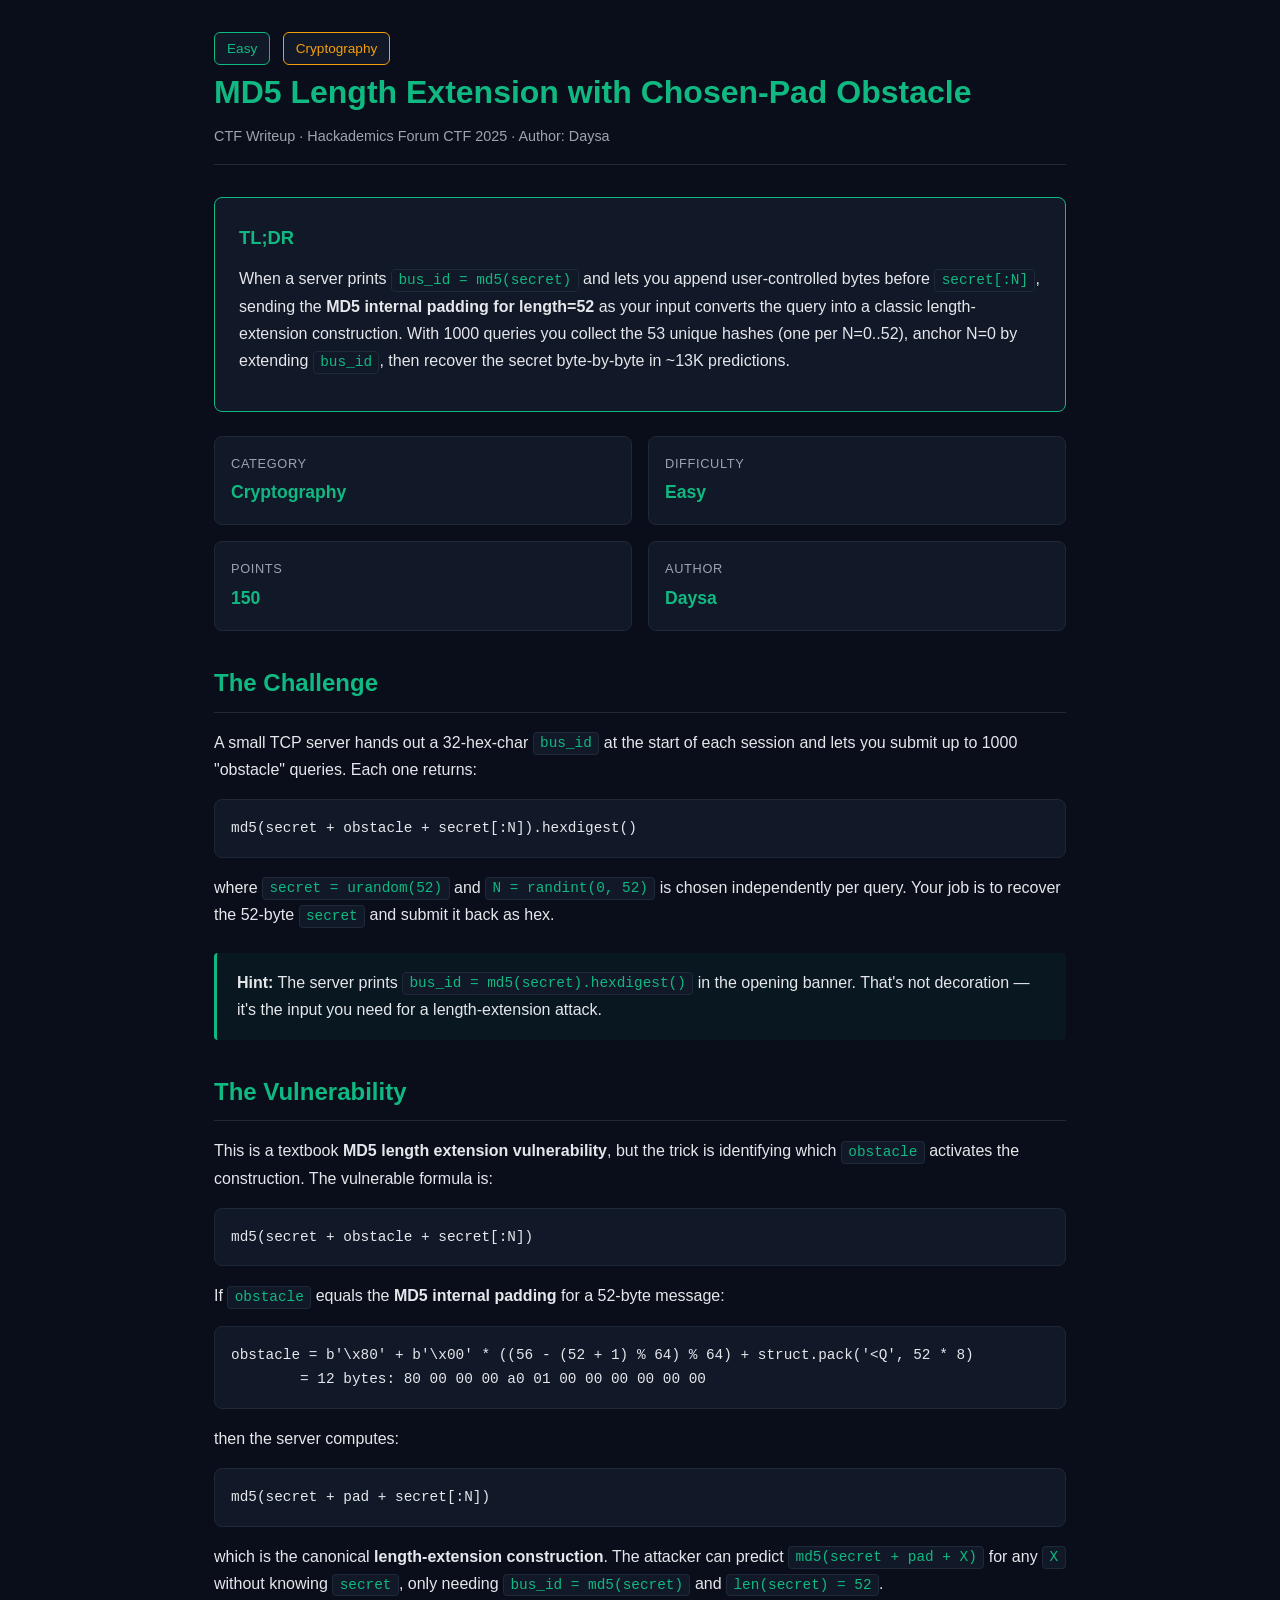
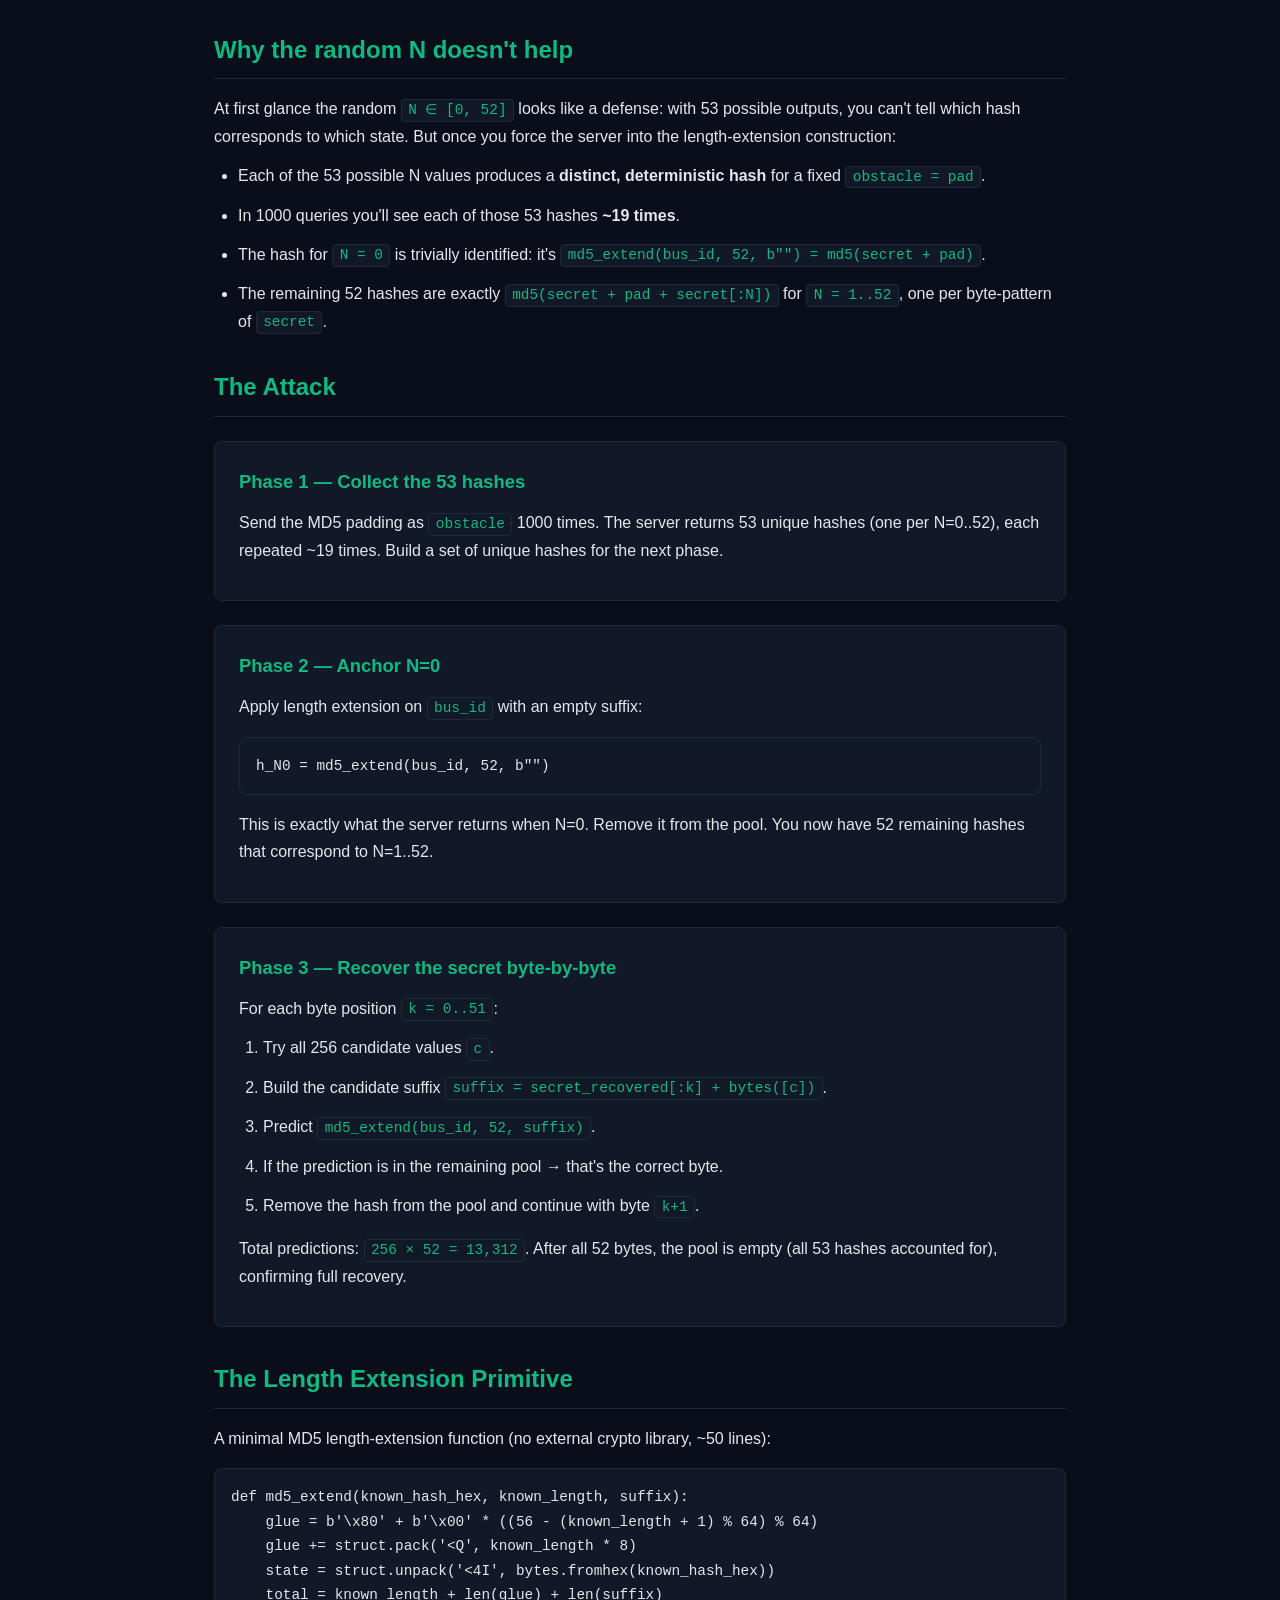
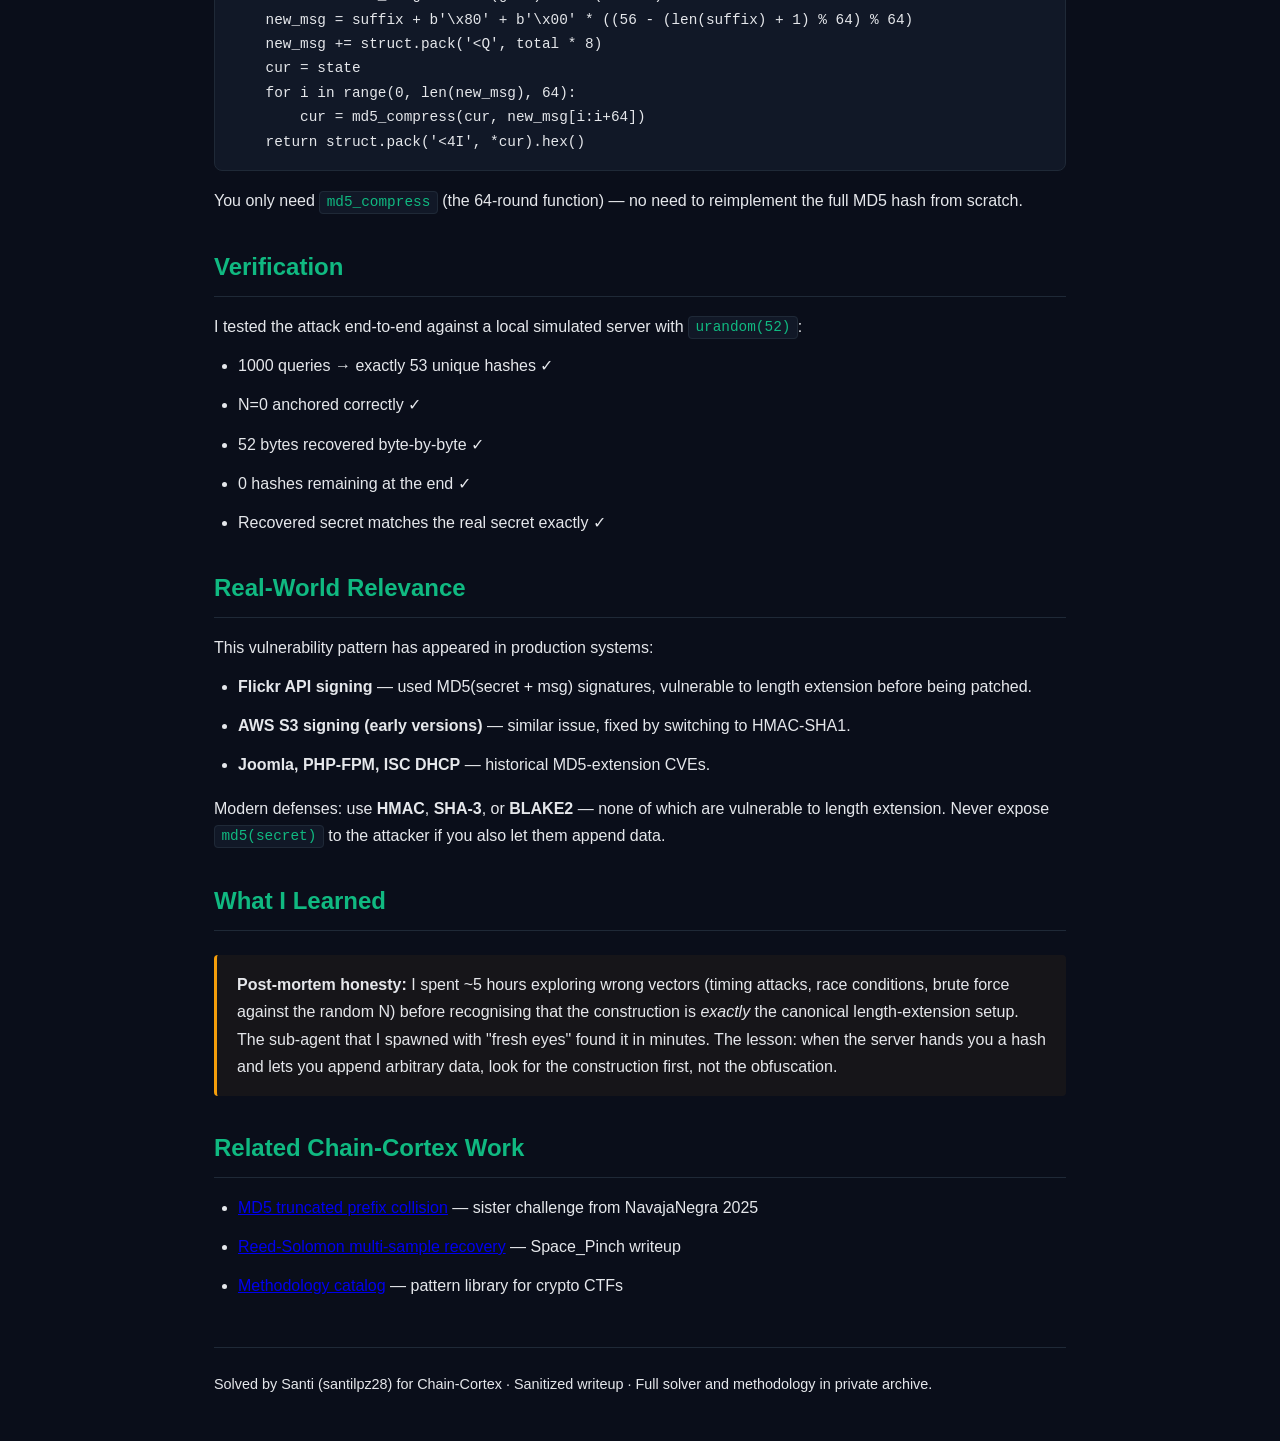
==== writeups/ctf-md5-length-extension-revenge.html @ 0bedad1a "feat: new writeup — MD5 Length Extension with Chosen-Pad Obstacle Third CTF writeup in the portfolio" ====
<!DOCTYPE html>
<html lang="en">
<head>
<meta charset="UTF-8">
<meta name="viewport" content="width=device-width, initial-scale=1.0">
<title>CTF: MD5 Length Extension Attack — Chain-Cortex</title>
<link rel="stylesheet" href="../assets/css/style.css">
<style>
:root { --bg: #0a0e1a; --surface: #111827; --accent: #10b981; --text: #e5e7eb; --muted: #9ca3af; --border: #1f2937; }
* { margin: 0; padding: 0; box-sizing: border-box; }
body { background: var(--bg); color: var(--text); font-family: -apple-system, BlinkMacSystemFont, 'Segoe UI', Roboto, sans-serif; line-height: 1.7; }
.container { max-width: 900px; margin: 0 auto; padding: 2rem 1.5rem; }
header { border-bottom: 1px solid var(--border); padding-bottom: 1rem; margin-bottom: 2rem; }
header h1 { color: var(--accent); font-size: 2rem; margin-bottom: 0.25rem; }
header .subtitle { color: var(--muted); font-size: 0.9rem; }
.badge { display: inline-block; background: var(--surface); border: 1px solid var(--border); padding: 0.25rem 0.75rem; border-radius: 6px; font-size: 0.85rem; margin-right: 0.5rem; }
.badge.easy { color: #10b981; border-color: #10b981; }
.badge.crypto { color: #f59e0b; border-color: #f59e0b; }
h2 { color: var(--accent); margin: 2rem 0 1rem; font-size: 1.5rem; border-bottom: 1px solid var(--border); padding-bottom: 0.5rem; }
h3 { color: var(--text); margin: 1.5rem 0 0.75rem; font-size: 1.15rem; }
p, li { color: var(--text); margin-bottom: 0.75rem; }
code { background: var(--surface); border: 1px solid var(--border); padding: 0.15rem 0.4rem; border-radius: 4px; font-family: 'Monaco', 'Courier New', monospace; font-size: 0.9rem; color: var(--accent); }
pre { background: var(--surface); border: 1px solid var(--border); padding: 1rem; border-radius: 8px; overflow-x: auto; margin: 1rem 0; }
pre code { background: none; border: none; padding: 0; color: var(--text); }
.callout { background: rgba(16, 185, 129, 0.05); border-left: 3px solid var(--accent); padding: 1rem 1.25rem; margin: 1.5rem 0; border-radius: 4px; }
.callout.warn { background: rgba(245, 158, 11, 0.05); border-left-color: #f59e0b; }
ul, ol { margin-left: 1.5rem; margin-bottom: 1rem; }
.tldr { background: var(--surface); border: 1px solid var(--accent); padding: 1.5rem; border-radius: 8px; margin: 1.5rem 0; }
.tldr h3 { color: var(--accent); margin-top: 0; }
.meta-grid { display: grid; grid-template-columns: repeat(2, 1fr); gap: 1rem; margin: 1.5rem 0; }
.meta-card { background: var(--surface); border: 1px solid var(--border); padding: 1rem; border-radius: 8px; }
.meta-card .label { color: var(--muted); font-size: 0.8rem; text-transform: uppercase; letter-spacing: 0.05em; }
.meta-card .value { color: var(--accent); font-size: 1.1rem; margin-top: 0.25rem; font-weight: 600; }
.phase { background: var(--surface); border: 1px solid var(--border); border-radius: 8px; padding: 1.5rem; margin: 1.5rem 0; }
.phase h3 { color: var(--accent); margin-top: 0; }
footer { margin-top: 3rem; padding-top: 1.5rem; border-top: 1px solid var(--border); color: var(--muted); font-size: 0.9rem; }
</style>
</head>
<body>
<div class="container">

<header>
    <span class="badge easy">Easy</span>
    <span class="badge crypto">Cryptography</span>
    <h1>MD5 Length Extension with Chosen-Pad Obstacle</h1>
    <div class="subtitle">CTF Writeup · Hackademics Forum CTF 2025 · Author: Daysa</div>
</header>

<div class="tldr">
    <h3>TL;DR</h3>
    <p>When a server prints <code>bus_id = md5(secret)</code> and lets you append user-controlled bytes before <code>secret[:N]</code>, sending the <strong>MD5 internal padding for length=52</strong> as your input converts the query into a classic length-extension construction. With 1000 queries you collect the 53 unique hashes (one per N=0..52), anchor N=0 by extending <code>bus_id</code>, then recover the secret byte-by-byte in ~13K predictions.</p>
</div>

<div class="meta-grid">
    <div class="meta-card">
        <div class="label">Category</div>
        <div class="value">Cryptography</div>
    </div>
    <div class="meta-card">
        <div class="label">Difficulty</div>
        <div class="value">Easy</div>
    </div>
    <div class="meta-card">
        <div class="label">Points</div>
        <div class="value">150</div>
    </div>
    <div class="meta-card">
        <div class="label">Author</div>
        <div class="value">Daysa</div>
    </div>
</div>

<h2>The Challenge</h2>
<p>A small TCP server hands out a 32-hex-char <code>bus_id</code> at the start of each session and lets you submit up to 1000 "obstacle" queries. Each one returns:</p>
<pre><code>md5(secret + obstacle + secret[:N]).hexdigest()</code></pre>
<p>where <code>secret = urandom(52)</code> and <code>N = randint(0, 52)</code> is chosen independently per query. Your job is to recover the 52-byte <code>secret</code> and submit it back as hex.</p>

<div class="callout">
    <strong>Hint:</strong> The server prints <code>bus_id = md5(secret).hexdigest()</code> in the opening banner. That's not decoration — it's the input you need for a length-extension attack.
</div>

<h2>The Vulnerability</h2>
<p>This is a textbook <strong>MD5 length extension vulnerability</strong>, but the trick is identifying which <code>obstacle</code> activates the construction. The vulnerable formula is:</p>
<pre><code>md5(secret + obstacle + secret[:N])</code></pre>
<p>If <code>obstacle</code> equals the <strong>MD5 internal padding</strong> for a 52-byte message:</p>
<pre><code>obstacle = b'\x80' + b'\x00' * ((56 - (52 + 1) % 64) % 64) + struct.pack('&lt;Q', 52 * 8)
        = 12 bytes: 80 00 00 00 a0 01 00 00 00 00 00 00</code></pre>
<p>then the server computes:</p>
<pre><code>md5(secret + pad + secret[:N])</code></pre>
<p>which is the canonical <strong>length-extension construction</strong>. The attacker can predict <code>md5(secret + pad + X)</code> for any <code>X</code> without knowing <code>secret</code>, only needing <code>bus_id = md5(secret)</code> and <code>len(secret) = 52</code>.</p>

<h2>Why the random N doesn't help</h2>
<p>At first glance the random <code>N ∈ [0, 52]</code> looks like a defense: with 53 possible outputs, you can't tell which hash corresponds to which state. But once you force the server into the length-extension construction:</p>
<ul>
    <li>Each of the 53 possible N values produces a <strong>distinct, deterministic hash</strong> for a fixed <code>obstacle = pad</code>.</li>
    <li>In 1000 queries you'll see each of those 53 hashes <strong>~19 times</strong>.</li>
    <li>The hash for <code>N = 0</code> is trivially identified: it's <code>md5_extend(bus_id, 52, b"") = md5(secret + pad)</code>.</li>
    <li>The remaining 52 hashes are exactly <code>md5(secret + pad + secret[:N])</code> for <code>N = 1..52</code>, one per byte-pattern of <code>secret</code>.</li>
</ul>

<h2>The Attack</h2>

<div class="phase">
    <h3>Phase 1 — Collect the 53 hashes</h3>
    <p>Send the MD5 padding as <code>obstacle</code> 1000 times. The server returns 53 unique hashes (one per N=0..52), each repeated ~19 times. Build a set of unique hashes for the next phase.</p>
</div>

<div class="phase">
    <h3>Phase 2 — Anchor N=0</h3>
    <p>Apply length extension on <code>bus_id</code> with an empty suffix:</p>
    <pre><code>h_N0 = md5_extend(bus_id, 52, b"")</code></pre>
    <p>This is exactly what the server returns when N=0. Remove it from the pool. You now have 52 remaining hashes that correspond to N=1..52.</p>
</div>

<div class="phase">
    <h3>Phase 3 — Recover the secret byte-by-byte</h3>
    <p>For each byte position <code>k = 0..51</code>:</p>
    <ol>
        <li>Try all 256 candidate values <code>c</code>.</li>
        <li>Build the candidate suffix <code>suffix = secret_recovered[:k] + bytes([c])</code>.</li>
        <li>Predict <code>md5_extend(bus_id, 52, suffix)</code>.</li>
        <li>If the prediction is in the remaining pool → that's the correct byte.</li>
        <li>Remove the hash from the pool and continue with byte <code>k+1</code>.</li>
    </ol>
    <p>Total predictions: <code>256 × 52 = 13,312</code>. After all 52 bytes, the pool is empty (all 53 hashes accounted for), confirming full recovery.</p>
</div>

<h2>The Length Extension Primitive</h2>
<p>A minimal MD5 length-extension function (no external crypto library, ~50 lines):</p>
<pre><code>def md5_extend(known_hash_hex, known_length, suffix):
    glue = b'\x80' + b'\x00' * ((56 - (known_length + 1) % 64) % 64)
    glue += struct.pack('&lt;Q', known_length * 8)
    state = struct.unpack('&lt;4I', bytes.fromhex(known_hash_hex))
    total = known_length + len(glue) + len(suffix)
    new_msg = suffix + b'\x80' + b'\x00' * ((56 - (len(suffix) + 1) % 64) % 64)
    new_msg += struct.pack('&lt;Q', total * 8)
    cur = state
    for i in range(0, len(new_msg), 64):
        cur = md5_compress(cur, new_msg[i:i+64])
    return struct.pack('&lt;4I', *cur).hex()</code></pre>
<p>You only need <code>md5_compress</code> (the 64-round function) — no need to reimplement the full MD5 hash from scratch.</p>

<h2>Verification</h2>
<p>I tested the attack end-to-end against a local simulated server with <code>urandom(52)</code>:</p>
<ul>
    <li>1000 queries → exactly 53 unique hashes ✓</li>
    <li>N=0 anchored correctly ✓</li>
    <li>52 bytes recovered byte-by-byte ✓</li>
    <li>0 hashes remaining at the end ✓</li>
    <li>Recovered secret matches the real secret exactly ✓</li>
</ul>

<h2>Real-World Relevance</h2>
<p>This vulnerability pattern has appeared in production systems:</p>
<ul>
    <li><strong>Flickr API signing</strong> — used MD5(secret + msg) signatures, vulnerable to length extension before being patched.</li>
    <li><strong>AWS S3 signing (early versions)</strong> — similar issue, fixed by switching to HMAC-SHA1.</li>
    <li><strong>Joomla, PHP-FPM, ISC DHCP</strong> — historical MD5-extension CVEs.</li>
</ul>
<p>Modern defenses: use <strong>HMAC</strong>, <strong>SHA-3</strong>, or <strong>BLAKE2</strong> — none of which are vulnerable to length extension. Never expose <code>md5(secret)</code> to the attacker if you also let them append data.</p>

<h2>What I Learned</h2>
<div class="callout warn">
    <strong>Post-mortem honesty:</strong> I spent ~5 hours exploring wrong vectors (timing attacks, race conditions, brute force against the random N) before recognising that the construction is <em>exactly</em> the canonical length-extension setup. The sub-agent that I spawned with "fresh eyes" found it in minutes. The lesson: when the server hands you a hash and lets you append arbitrary data, look for the construction first, not the obfuscation.
</div>

<h2>Related Chain-Cortex Work</h2>
<ul>
    <li><a href="ctf-md5-truncated-collision.html">MD5 truncated prefix collision</a> — sister challenge from NavajaNegra 2025</li>
    <li><a href="ctf-reed-solomon-multisample.html">Reed-Solomon multi-sample recovery</a> — Space_Pinch writeup</li>
    <li><a href="../index.html#methodology">Methodology catalog</a> — pattern library for crypto CTFs</li>
</ul>

<footer>
    <p>Solved by Santi (santilpz28) for Chain-Cortex · Sanitized writeup · Full solver and methodology in private archive.</p>
</footer>

</div>
</body>
</html>
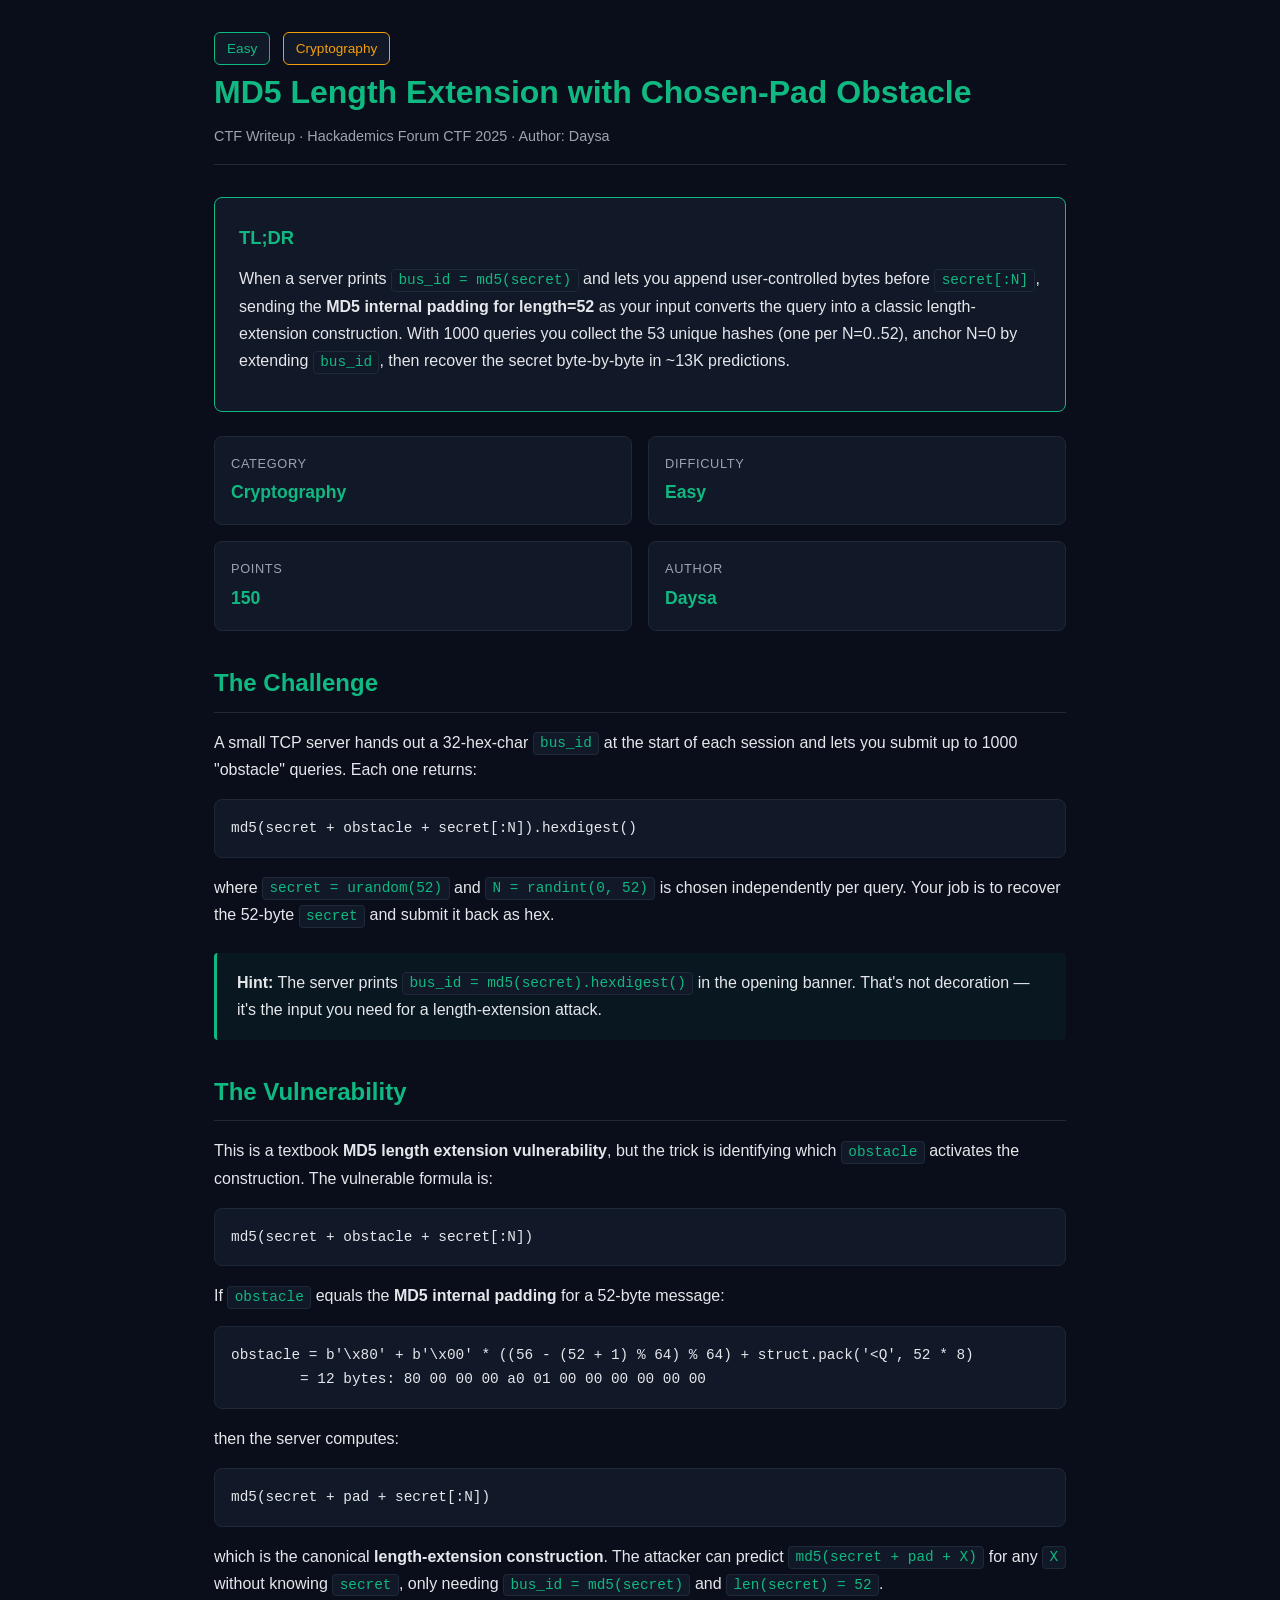
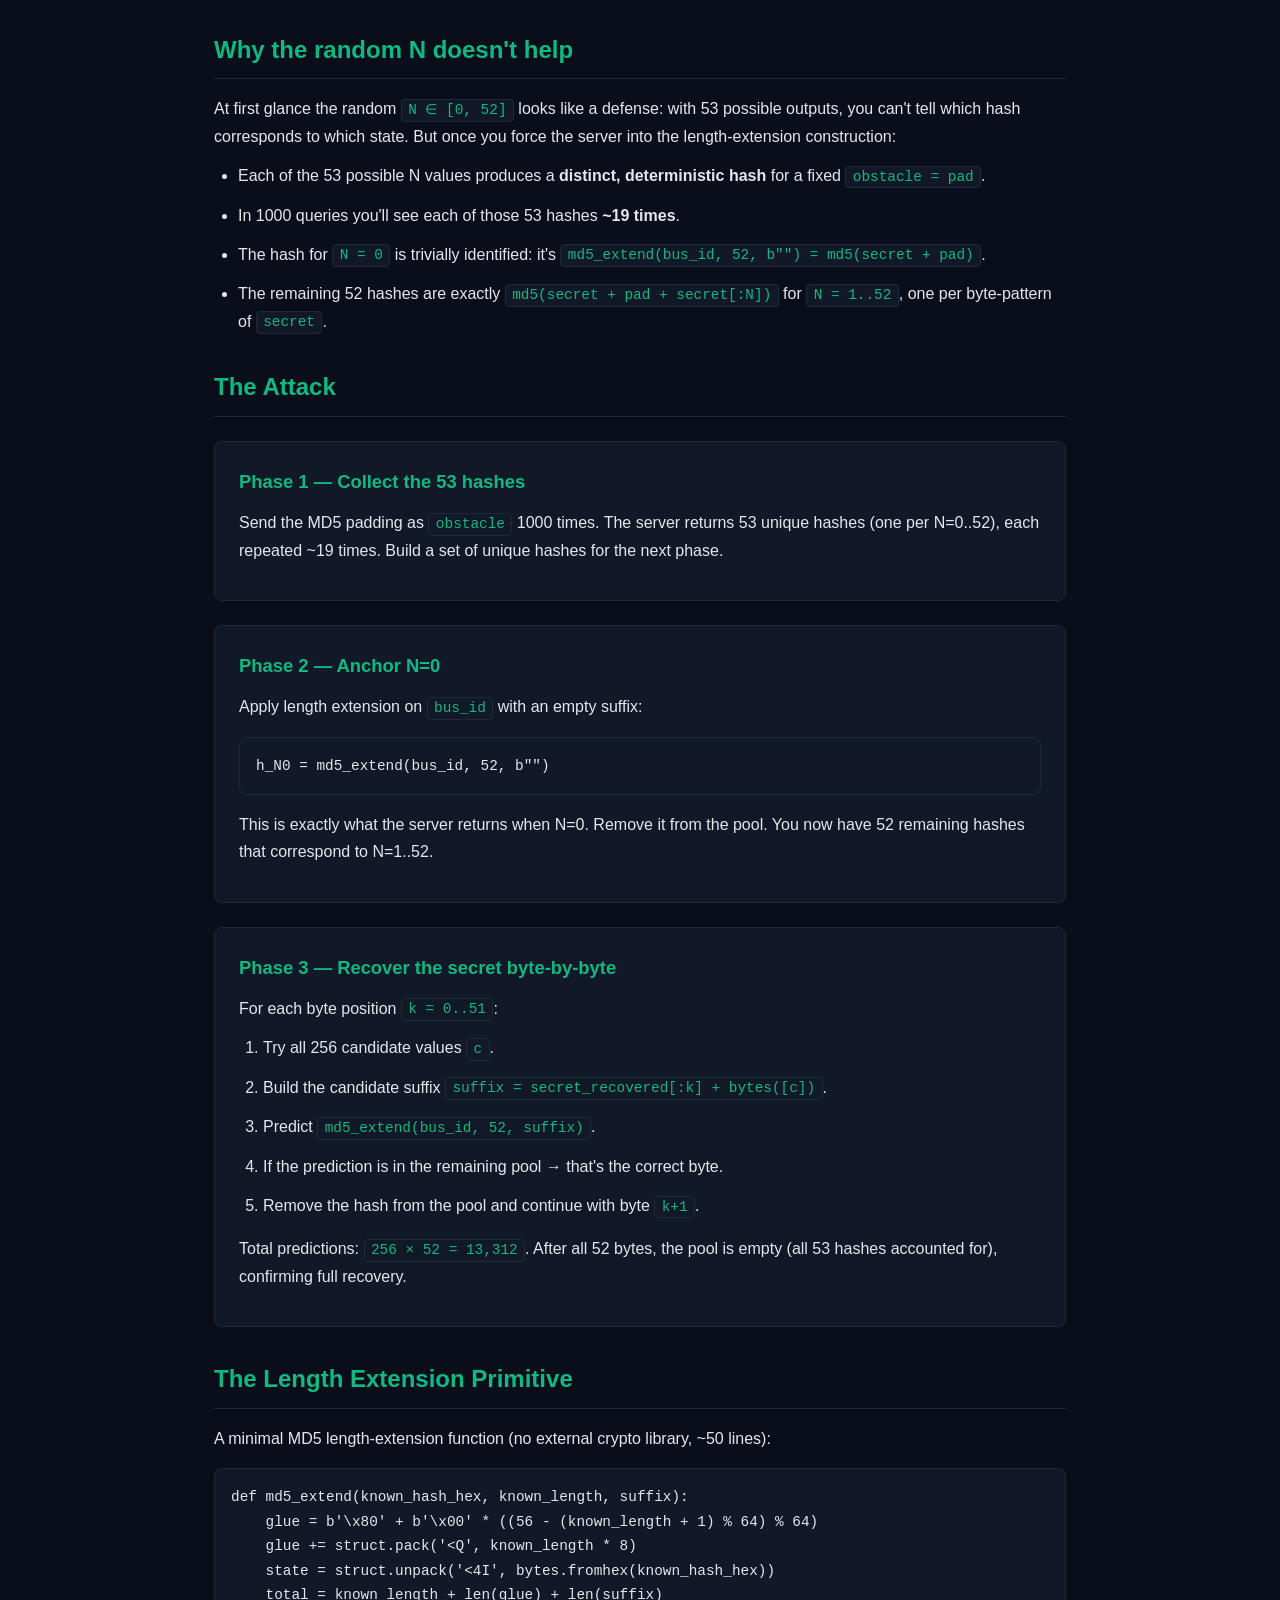
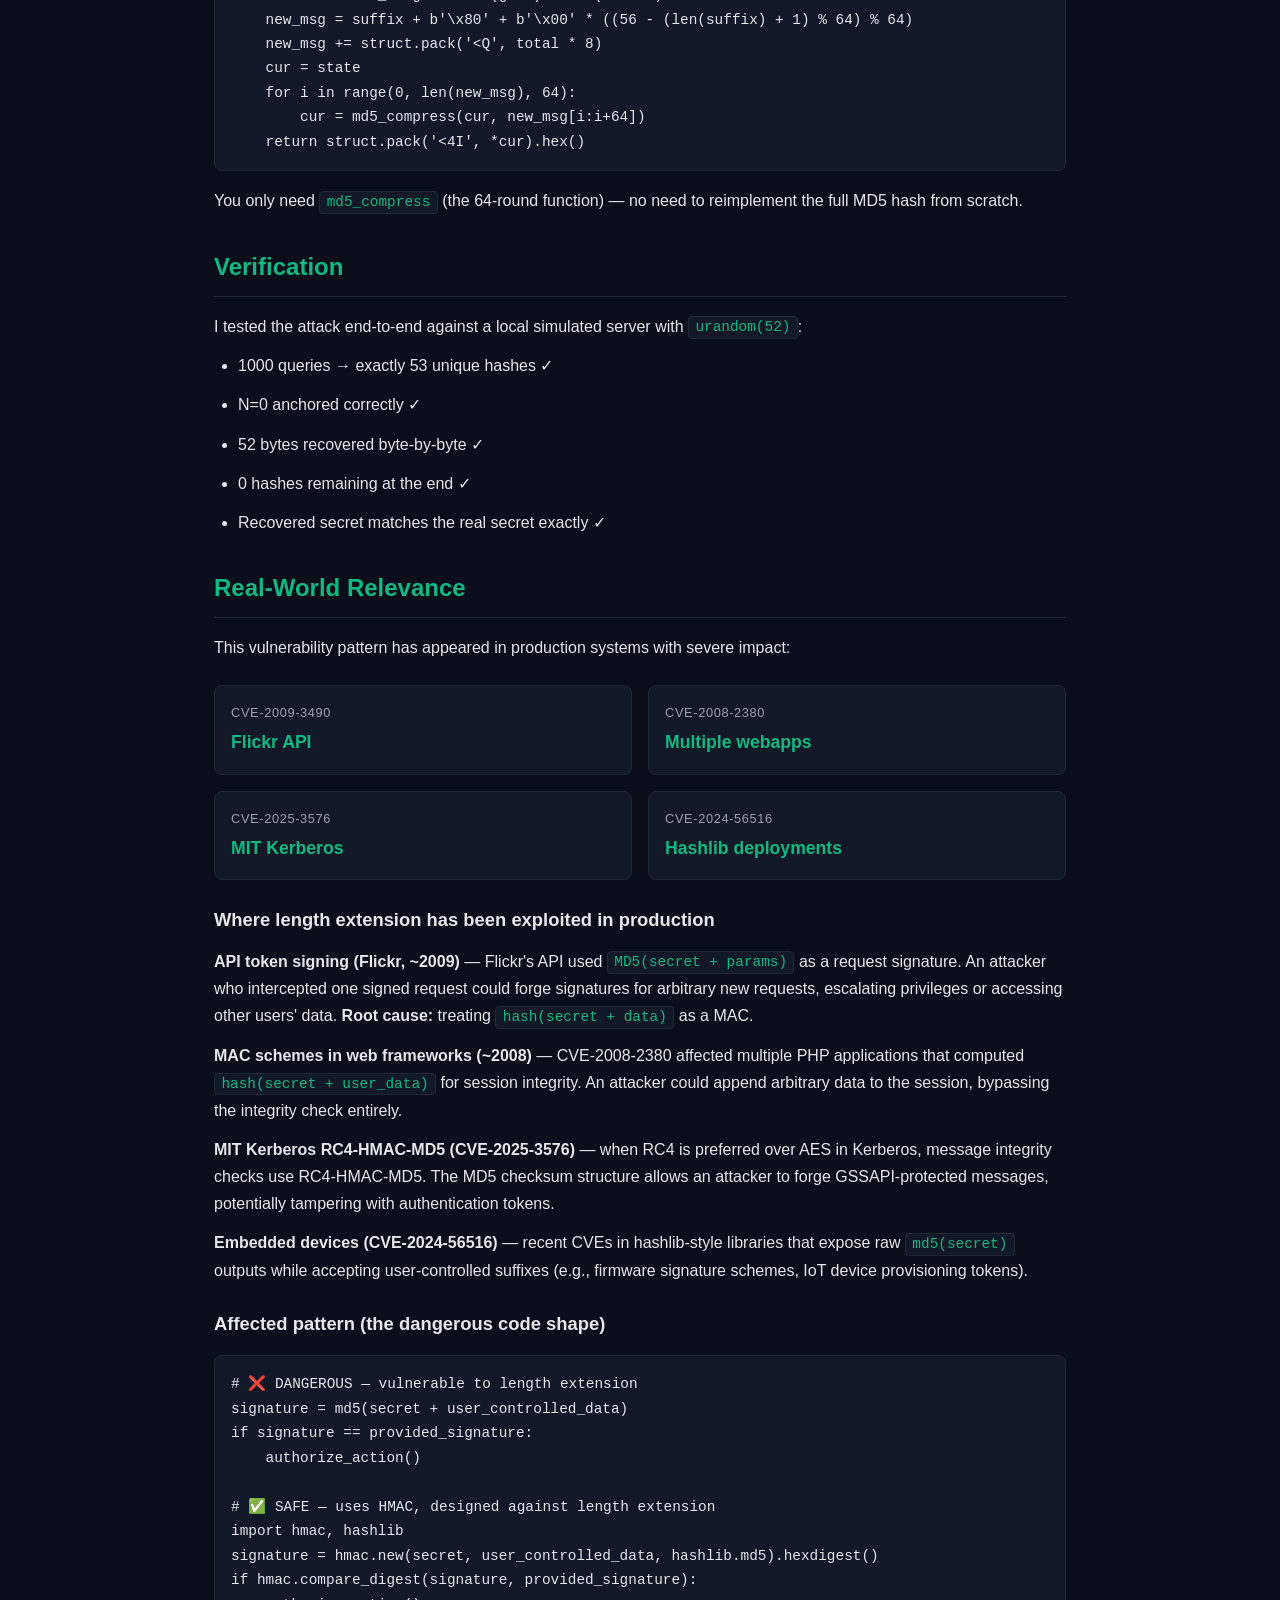
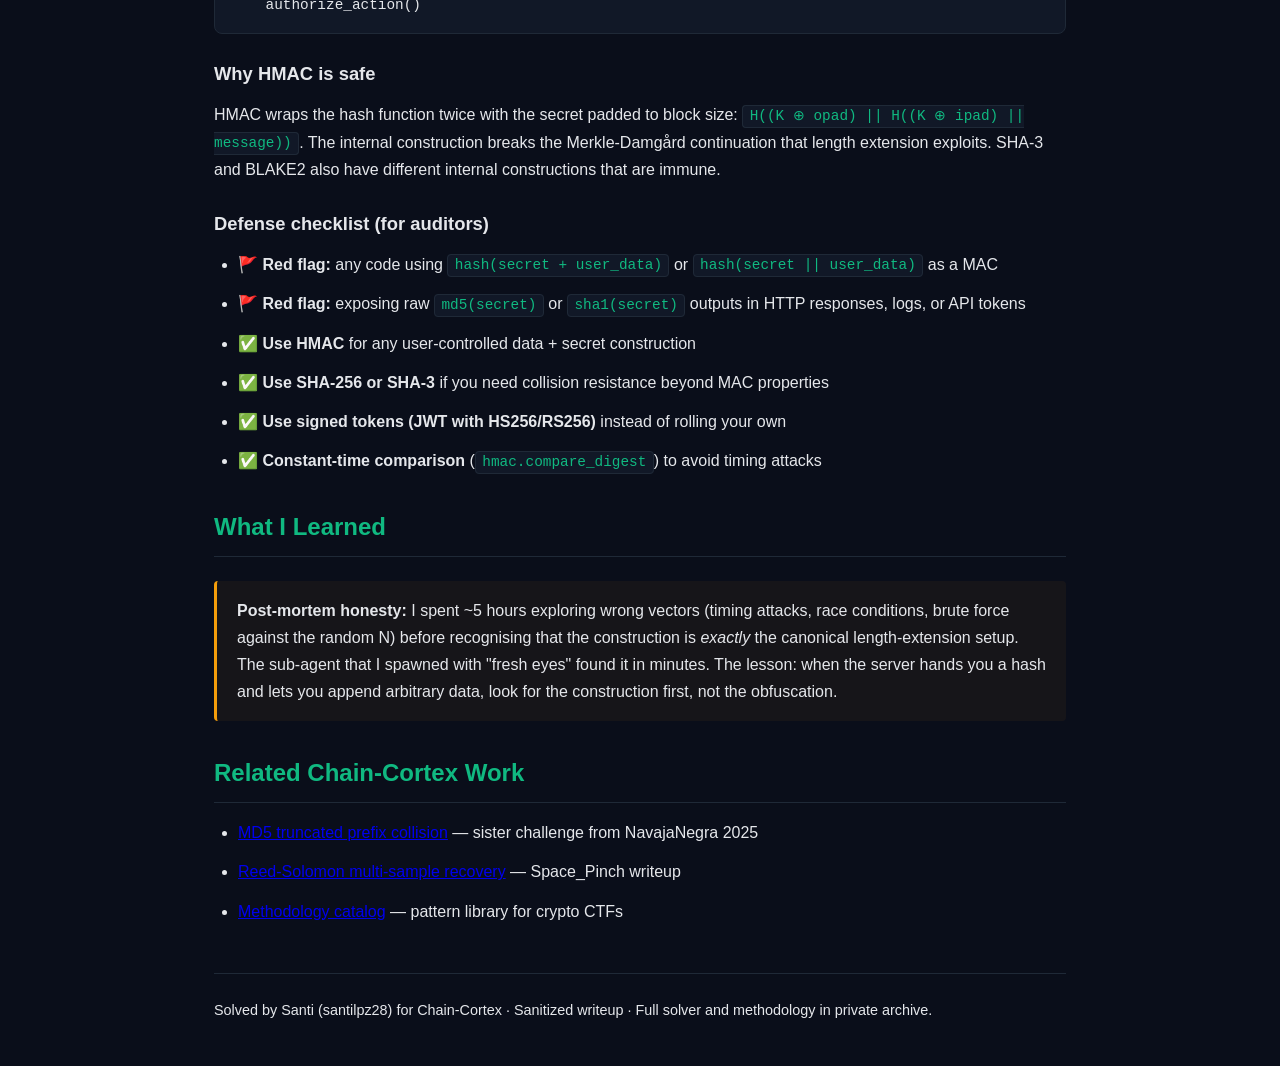
==== commit f4270627: "docs: add real-world CVE history + defense checklist Expanded the 'Real-World Relevance' section wit" ====
--- a/writeups/ctf-md5-length-extension-revenge.html
+++ b/writeups/ctf-md5-length-extension-revenge.html
@@ -151,13 +151,61 @@
 </ul>
 
 <h2>Real-World Relevance</h2>
-<p>This vulnerability pattern has appeared in production systems:</p>
-<ul>
-    <li><strong>Flickr API signing</strong> — used MD5(secret + msg) signatures, vulnerable to length extension before being patched.</li>
-    <li><strong>AWS S3 signing (early versions)</strong> — similar issue, fixed by switching to HMAC-SHA1.</li>
-    <li><strong>Joomla, PHP-FPM, ISC DHCP</strong> — historical MD5-extension CVEs.</li>
-</ul>
-<p>Modern defenses: use <strong>HMAC</strong>, <strong>SHA-3</strong>, or <strong>BLAKE2</strong> — none of which are vulnerable to length extension. Never expose <code>md5(secret)</code> to the attacker if you also let them append data.</p>
+<p>This vulnerability pattern has appeared in production systems with severe impact:</p>
+
+<div class="meta-grid">
+    <div class="meta-card">
+        <div class="label">CVE-2009-3490</div>
+        <div class="value">Flickr API</div>
+    </div>
+    <div class="meta-card">
+        <div class="label">CVE-2008-2380</div>
+        <div class="value">Multiple webapps</div>
+    </div>
+    <div class="meta-card">
+        <div class="label">CVE-2025-3576</div>
+        <div class="value">MIT Kerberos</div>
+    </div>
+    <div class="meta-card">
+        <div class="label">CVE-2024-56516</div>
+        <div class="value">Hashlib deployments</div>
+    </div>
+</div>
+
+<h3>Where length extension has been exploited in production</h3>
+
+<p><strong>API token signing (Flickr, ~2009)</strong> — Flickr's API used <code>MD5(secret + params)</code> as a request signature. An attacker who intercepted one signed request could forge signatures for arbitrary new requests, escalating privileges or accessing other users' data. <strong>Root cause:</strong> treating <code>hash(secret + data)</code> as a MAC.</p>
+
+<p><strong>MAC schemes in web frameworks (~2008)</strong> — CVE-2008-2380 affected multiple PHP applications that computed <code>hash(secret + user_data)</code> for session integrity. An attacker could append arbitrary data to the session, bypassing the integrity check entirely.</p>
+
+<p><strong>MIT Kerberos RC4-HMAC-MD5 (CVE-2025-3576)</strong> — when RC4 is preferred over AES in Kerberos, message integrity checks use RC4-HMAC-MD5. The MD5 checksum structure allows an attacker to forge GSSAPI-protected messages, potentially tampering with authentication tokens.</p>
+
+<p><strong>Embedded devices (CVE-2024-56516)</strong> — recent CVEs in hashlib-style libraries that expose raw <code>md5(secret)</code> outputs while accepting user-controlled suffixes (e.g., firmware signature schemes, IoT device provisioning tokens).</p>
+
+<h3>Affected pattern (the dangerous code shape)</h3>
+<pre><code># ❌ DANGEROUS — vulnerable to length extension
+signature = md5(secret + user_controlled_data)
+if signature == provided_signature:
+    authorize_action()
+
+# ✅ SAFE — uses HMAC, designed against length extension
+import hmac, hashlib
+signature = hmac.new(secret, user_controlled_data, hashlib.md5).hexdigest()
+if hmac.compare_digest(signature, provided_signature):
+    authorize_action()</code></pre>
+
+<h3>Why HMAC is safe</h3>
+<p>HMAC wraps the hash function twice with the secret padded to block size: <code>H((K ⊕ opad) || H((K ⊕ ipad) || message))</code>. The internal construction breaks the Merkle-Damgård continuation that length extension exploits. SHA-3 and BLAKE2 also have different internal constructions that are immune.</p>
+
+<h3>Defense checklist (for auditors)</h3>
+<ul>
+    <li>🚩 <strong>Red flag:</strong> any code using <code>hash(secret + user_data)</code> or <code>hash(secret || user_data)</code> as a MAC</li>
+    <li>🚩 <strong>Red flag:</strong> exposing raw <code>md5(secret)</code> or <code>sha1(secret)</code> outputs in HTTP responses, logs, or API tokens</li>
+    <li>✅ <strong>Use HMAC</strong> for any user-controlled data + secret construction</li>
+    <li>✅ <strong>Use SHA-256 or SHA-3</strong> if you need collision resistance beyond MAC properties</li>
+    <li>✅ <strong>Use signed tokens (JWT with HS256/RS256)</strong> instead of rolling your own</li>
+    <li>✅ <strong>Constant-time comparison</strong> (<code>hmac.compare_digest</code>) to avoid timing attacks</li>
+</ul>
 
 <h2>What I Learned</h2>
 <div class="callout warn">
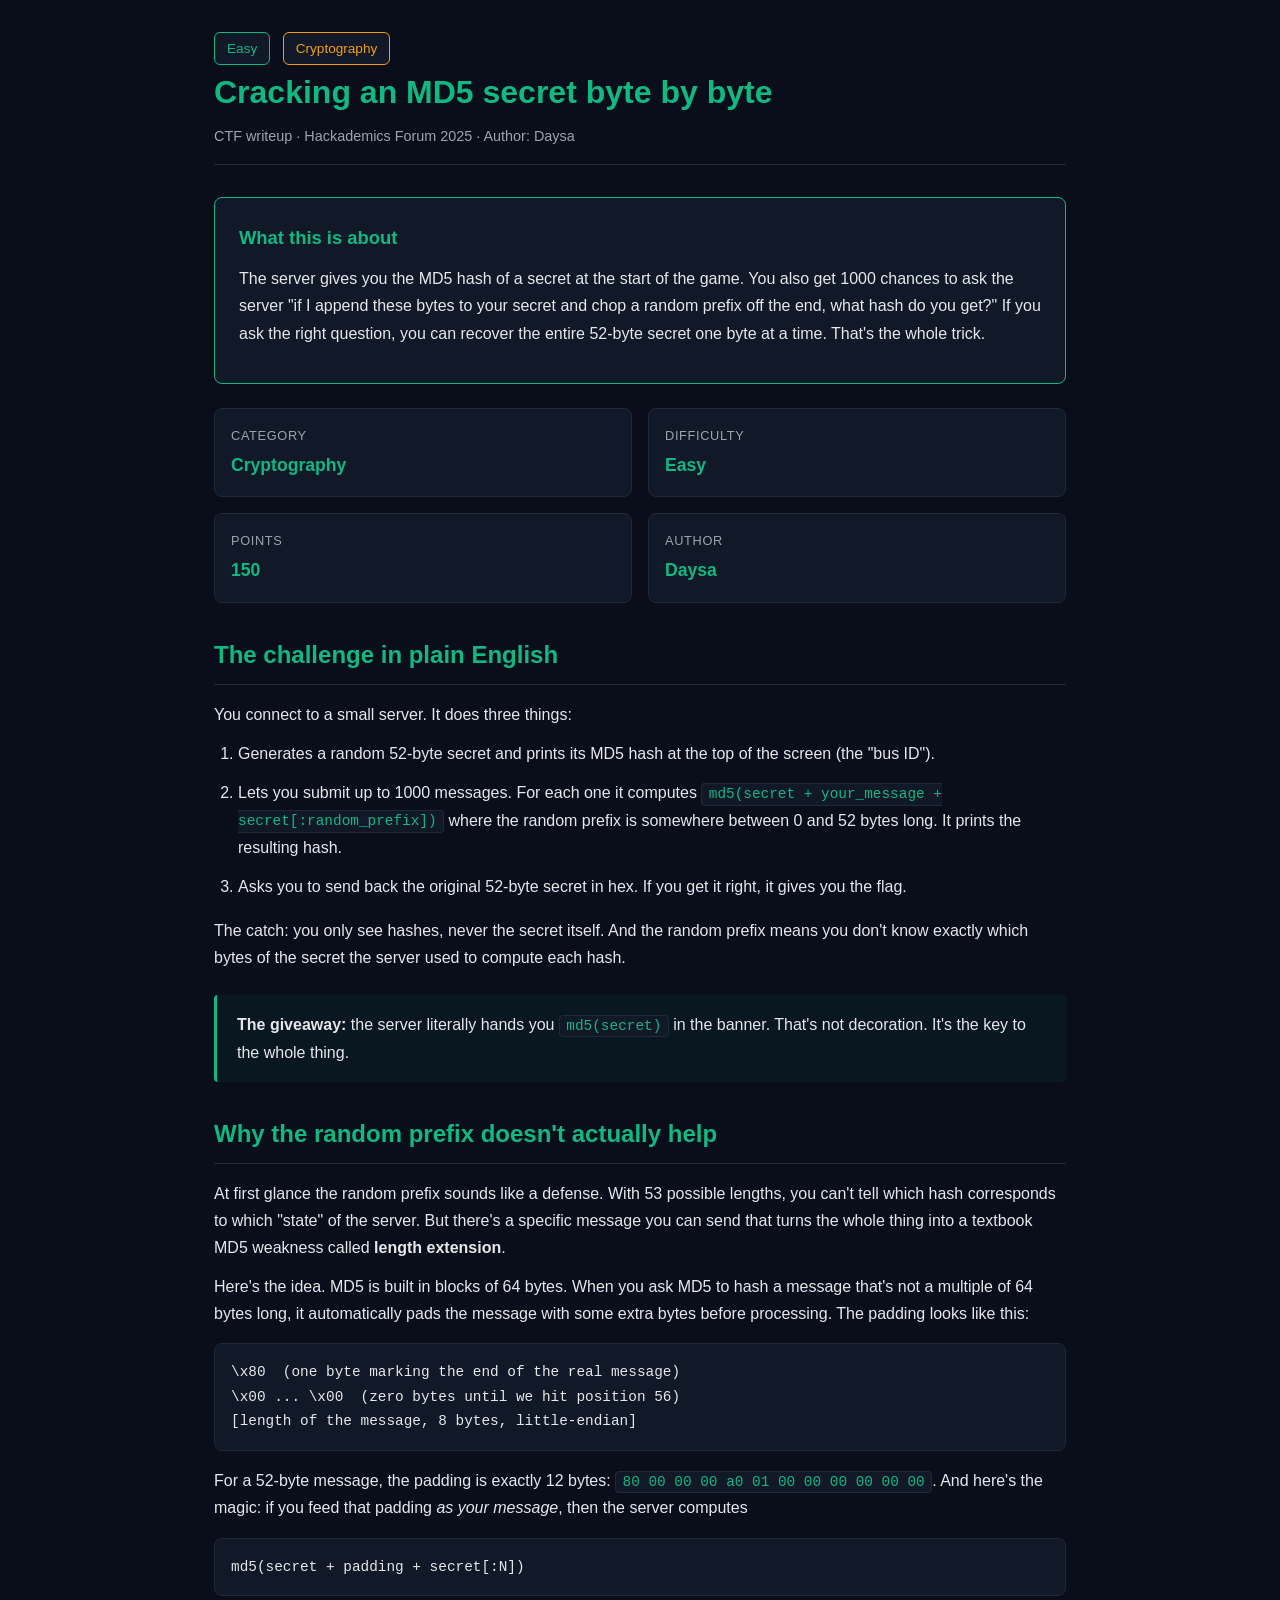
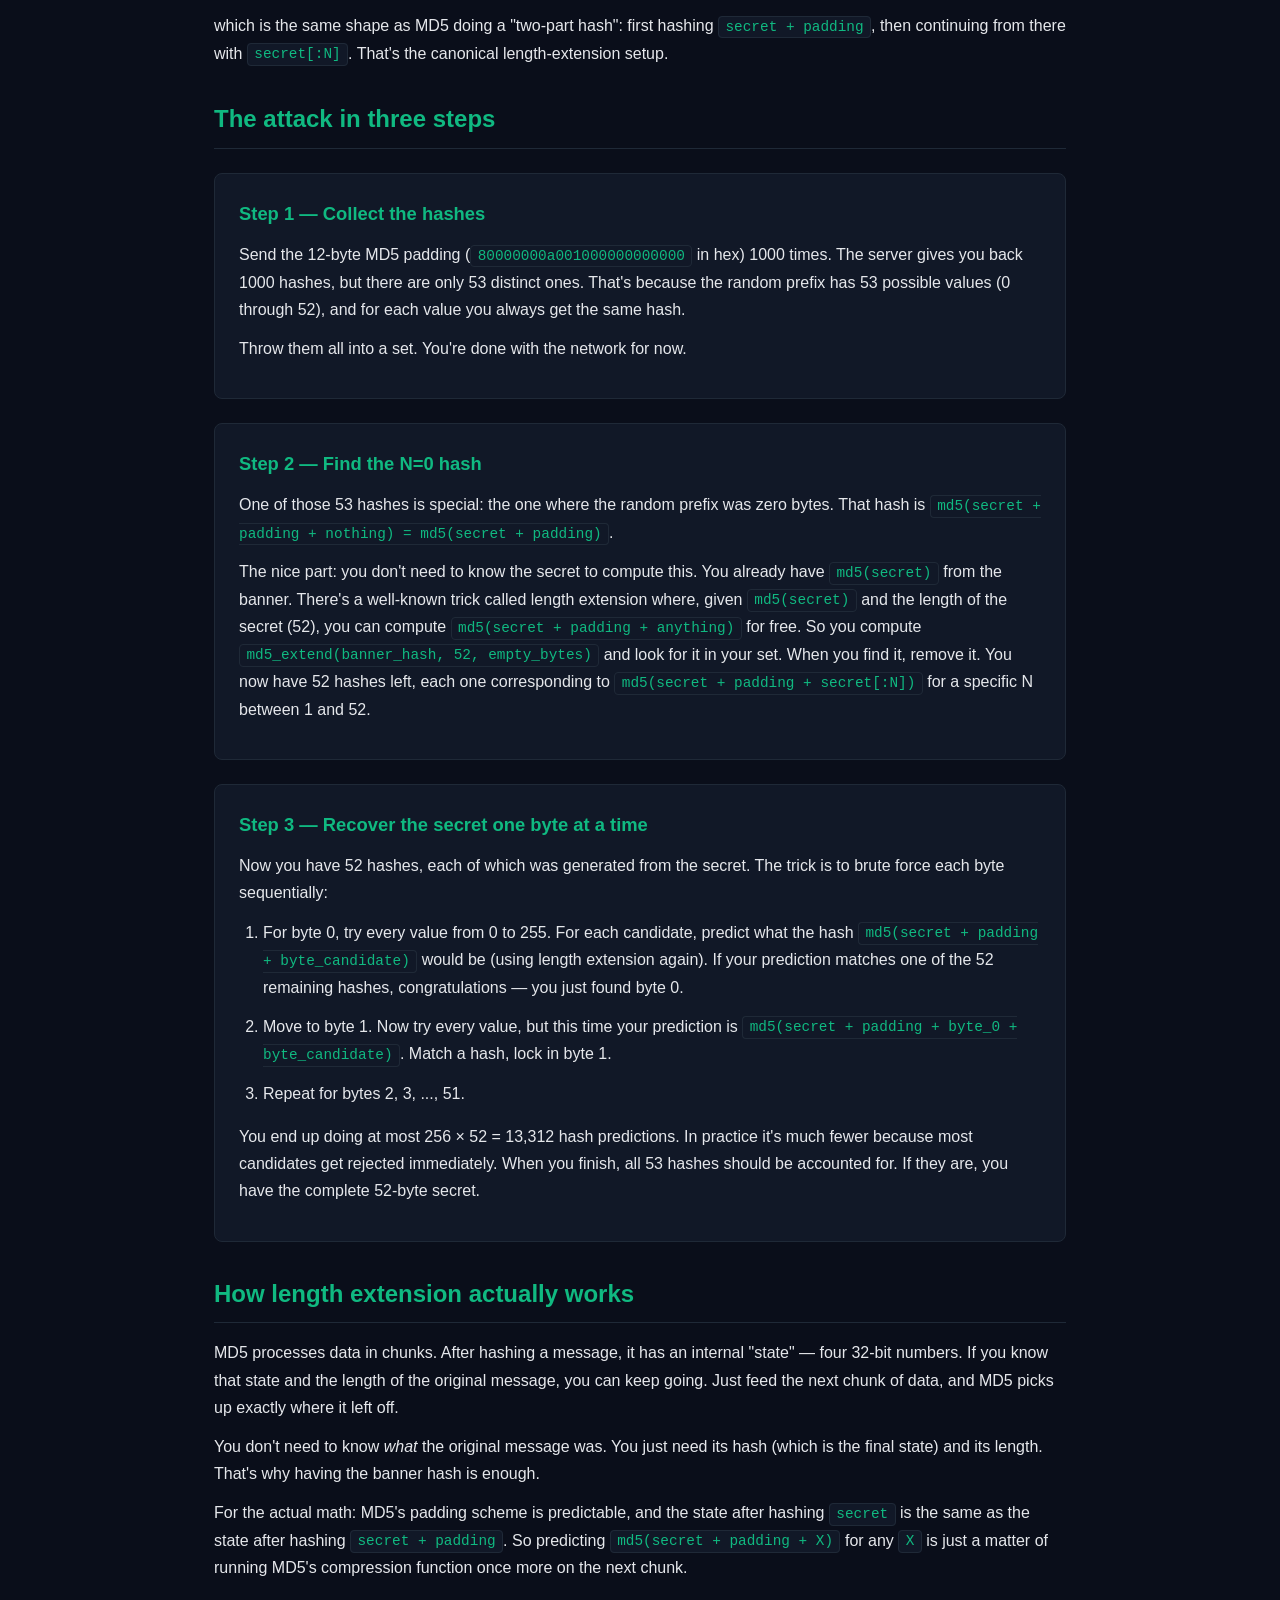
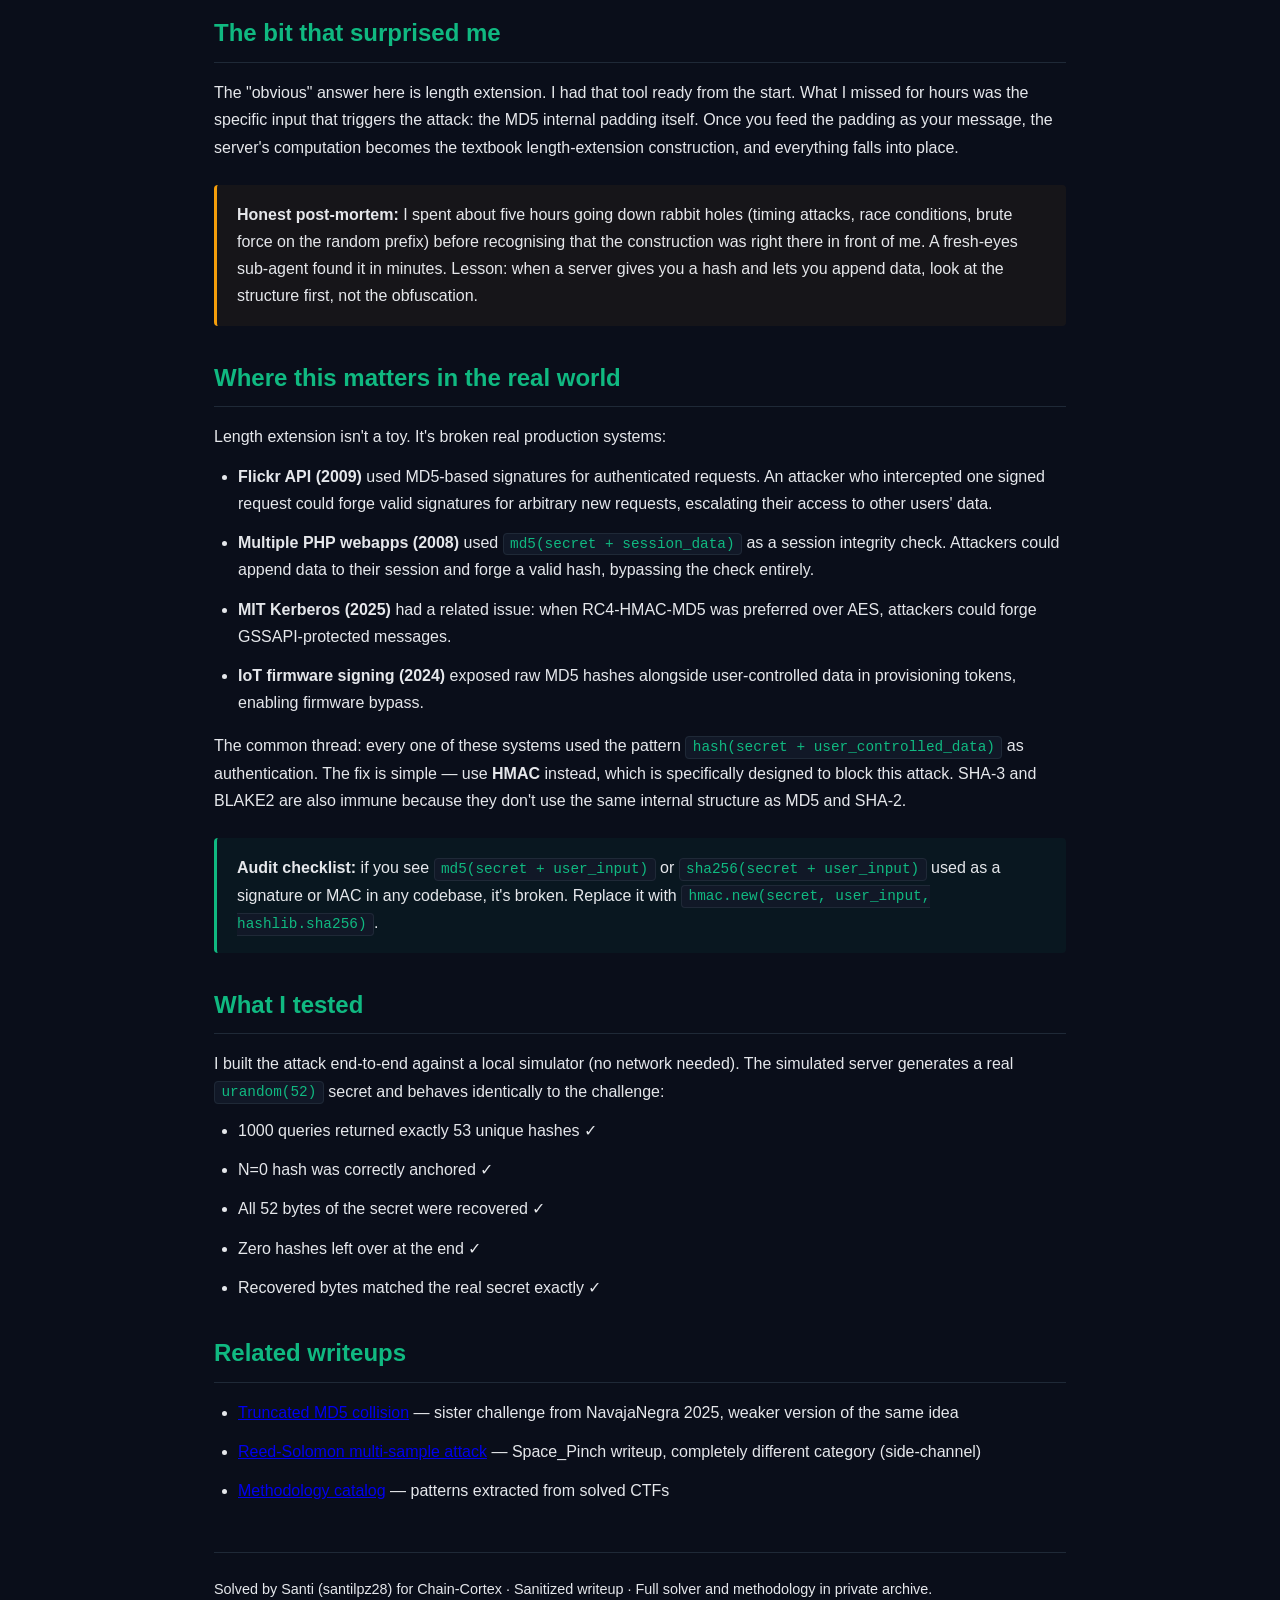
==== commit 3cb86d01: "style: rewrite MD5 writeup in plain English, drop crypto jargon User feedback: writeup was too dense" ====
--- a/writeups/ctf-md5-length-extension-revenge.html
+++ b/writeups/ctf-md5-length-extension-revenge.html
@@ -3,7 +3,7 @@
 <head>
 <meta charset="UTF-8">
 <meta name="viewport" content="width=device-width, initial-scale=1.0">
-<title>CTF: MD5 Length Extension Attack — Chain-Cortex</title>
+<title>MD5 Length Extension Attack — Chain-Cortex</title>
 <link rel="stylesheet" href="../assets/css/style.css">
 <style>
 :root { --bg: #0a0e1a; --surface: #111827; --accent: #10b981; --text: #e5e7eb; --muted: #9ca3af; --border: #1f2937; }
@@ -42,13 +42,13 @@
 <header>
     <span class="badge easy">Easy</span>
     <span class="badge crypto">Cryptography</span>
-    <h1>MD5 Length Extension with Chosen-Pad Obstacle</h1>
-    <div class="subtitle">CTF Writeup · Hackademics Forum CTF 2025 · Author: Daysa</div>
+    <h1>Cracking an MD5 secret byte by byte</h1>
+    <div class="subtitle">CTF writeup · Hackademics Forum 2025 · Author: Daysa</div>
 </header>
 
 <div class="tldr">
-    <h3>TL;DR</h3>
-    <p>When a server prints <code>bus_id = md5(secret)</code> and lets you append user-controlled bytes before <code>secret[:N]</code>, sending the <strong>MD5 internal padding for length=52</strong> as your input converts the query into a classic length-extension construction. With 1000 queries you collect the 53 unique hashes (one per N=0..52), anchor N=0 by extending <code>bus_id</code>, then recover the secret byte-by-byte in ~13K predictions.</p>
+    <h3>What this is about</h3>
+    <p>The server gives you the MD5 hash of a secret at the start of the game. You also get 1000 chances to ask the server "if I append these bytes to your secret and chop a random prefix off the end, what hash do you get?" If you ask the right question, you can recover the entire 52-byte secret one byte at a time. That's the whole trick.</p>
 </div>
 
 <div class="meta-grid">
@@ -70,153 +70,98 @@
     </div>
 </div>
 
-<h2>The Challenge</h2>
-<p>A small TCP server hands out a 32-hex-char <code>bus_id</code> at the start of each session and lets you submit up to 1000 "obstacle" queries. Each one returns:</p>
-<pre><code>md5(secret + obstacle + secret[:N]).hexdigest()</code></pre>
-<p>where <code>secret = urandom(52)</code> and <code>N = randint(0, 52)</code> is chosen independently per query. Your job is to recover the 52-byte <code>secret</code> and submit it back as hex.</p>
+<h2>The challenge in plain English</h2>
+<p>You connect to a small server. It does three things:</p>
+<ol>
+    <li>Generates a random 52-byte secret and prints its MD5 hash at the top of the screen (the "bus ID").</li>
+    <li>Lets you submit up to 1000 messages. For each one it computes <code>md5(secret + your_message + secret[:random_prefix])</code> where the random prefix is somewhere between 0 and 52 bytes long. It prints the resulting hash.</li>
+    <li>Asks you to send back the original 52-byte secret in hex. If you get it right, it gives you the flag.</li>
+</ol>
+<p>The catch: you only see hashes, never the secret itself. And the random prefix means you don't know exactly which bytes of the secret the server used to compute each hash.</p>
 
 <div class="callout">
-    <strong>Hint:</strong> The server prints <code>bus_id = md5(secret).hexdigest()</code> in the opening banner. That's not decoration — it's the input you need for a length-extension attack.
+    <strong>The giveaway:</strong> the server literally hands you <code>md5(secret)</code> in the banner. That's not decoration. It's the key to the whole thing.
 </div>
 
-<h2>The Vulnerability</h2>
-<p>This is a textbook <strong>MD5 length extension vulnerability</strong>, but the trick is identifying which <code>obstacle</code> activates the construction. The vulnerable formula is:</p>
-<pre><code>md5(secret + obstacle + secret[:N])</code></pre>
-<p>If <code>obstacle</code> equals the <strong>MD5 internal padding</strong> for a 52-byte message:</p>
-<pre><code>obstacle = b'\x80' + b'\x00' * ((56 - (52 + 1) % 64) % 64) + struct.pack('&lt;Q', 52 * 8)
-        = 12 bytes: 80 00 00 00 a0 01 00 00 00 00 00 00</code></pre>
-<p>then the server computes:</p>
-<pre><code>md5(secret + pad + secret[:N])</code></pre>
-<p>which is the canonical <strong>length-extension construction</strong>. The attacker can predict <code>md5(secret + pad + X)</code> for any <code>X</code> without knowing <code>secret</code>, only needing <code>bus_id = md5(secret)</code> and <code>len(secret) = 52</code>.</p>
+<h2>Why the random prefix doesn't actually help</h2>
+<p>At first glance the random prefix sounds like a defense. With 53 possible lengths, you can't tell which hash corresponds to which "state" of the server. But there's a specific message you can send that turns the whole thing into a textbook MD5 weakness called <strong>length extension</strong>.</p>
 
-<h2>Why the random N doesn't help</h2>
-<p>At first glance the random <code>N ∈ [0, 52]</code> looks like a defense: with 53 possible outputs, you can't tell which hash corresponds to which state. But once you force the server into the length-extension construction:</p>
-<ul>
-    <li>Each of the 53 possible N values produces a <strong>distinct, deterministic hash</strong> for a fixed <code>obstacle = pad</code>.</li>
-    <li>In 1000 queries you'll see each of those 53 hashes <strong>~19 times</strong>.</li>
-    <li>The hash for <code>N = 0</code> is trivially identified: it's <code>md5_extend(bus_id, 52, b"") = md5(secret + pad)</code>.</li>
-    <li>The remaining 52 hashes are exactly <code>md5(secret + pad + secret[:N])</code> for <code>N = 1..52</code>, one per byte-pattern of <code>secret</code>.</li>
-</ul>
+<p>Here's the idea. MD5 is built in blocks of 64 bytes. When you ask MD5 to hash a message that's not a multiple of 64 bytes long, it automatically pads the message with some extra bytes before processing. The padding looks like this:</p>
+<pre><code>\x80  (one byte marking the end of the real message)
+\x00 ... \x00  (zero bytes until we hit position 56)
+[length of the message, 8 bytes, little-endian]</code></pre>
+<p>For a 52-byte message, the padding is exactly 12 bytes: <code>80 00 00 00 a0 01 00 00 00 00 00 00</code>. And here's the magic: if you feed that padding <em>as your message</em>, then the server computes</p>
+<pre><code>md5(secret + padding + secret[:N])</code></pre>
+<p>which is the same shape as MD5 doing a "two-part hash": first hashing <code>secret + padding</code>, then continuing from there with <code>secret[:N]</code>. That's the canonical length-extension setup.</p>
 
-<h2>The Attack</h2>
+<h2>The attack in three steps</h2>
 
 <div class="phase">
-    <h3>Phase 1 — Collect the 53 hashes</h3>
-    <p>Send the MD5 padding as <code>obstacle</code> 1000 times. The server returns 53 unique hashes (one per N=0..52), each repeated ~19 times. Build a set of unique hashes for the next phase.</p>
+    <h3>Step 1 — Collect the hashes</h3>
+    <p>Send the 12-byte MD5 padding (<code>80000000a001000000000000</code> in hex) 1000 times. The server gives you back 1000 hashes, but there are only 53 distinct ones. That's because the random prefix has 53 possible values (0 through 52), and for each value you always get the same hash.</p>
+    <p>Throw them all into a set. You're done with the network for now.</p>
 </div>
 
 <div class="phase">
-    <h3>Phase 2 — Anchor N=0</h3>
-    <p>Apply length extension on <code>bus_id</code> with an empty suffix:</p>
-    <pre><code>h_N0 = md5_extend(bus_id, 52, b"")</code></pre>
-    <p>This is exactly what the server returns when N=0. Remove it from the pool. You now have 52 remaining hashes that correspond to N=1..52.</p>
+    <h3>Step 2 — Find the N=0 hash</h3>
+    <p>One of those 53 hashes is special: the one where the random prefix was zero bytes. That hash is <code>md5(secret + padding + nothing) = md5(secret + padding)</code>.</p>
+    <p>The nice part: you don't need to know the secret to compute this. You already have <code>md5(secret)</code> from the banner. There's a well-known trick called length extension where, given <code>md5(secret)</code> and the length of the secret (52), you can compute <code>md5(secret + padding + anything)</code> for free. So you compute <code>md5_extend(banner_hash, 52, empty_bytes)</code> and look for it in your set. When you find it, remove it. You now have 52 hashes left, each one corresponding to <code>md5(secret + padding + secret[:N])</code> for a specific N between 1 and 52.</p>
 </div>
 
 <div class="phase">
-    <h3>Phase 3 — Recover the secret byte-by-byte</h3>
-    <p>For each byte position <code>k = 0..51</code>:</p>
+    <h3>Step 3 — Recover the secret one byte at a time</h3>
+    <p>Now you have 52 hashes, each of which was generated from the secret. The trick is to brute force each byte sequentially:</p>
     <ol>
-        <li>Try all 256 candidate values <code>c</code>.</li>
-        <li>Build the candidate suffix <code>suffix = secret_recovered[:k] + bytes([c])</code>.</li>
-        <li>Predict <code>md5_extend(bus_id, 52, suffix)</code>.</li>
-        <li>If the prediction is in the remaining pool → that's the correct byte.</li>
-        <li>Remove the hash from the pool and continue with byte <code>k+1</code>.</li>
+        <li>For byte 0, try every value from 0 to 255. For each candidate, predict what the hash <code>md5(secret + padding + byte_candidate)</code> would be (using length extension again). If your prediction matches one of the 52 remaining hashes, congratulations — you just found byte 0.</li>
+        <li>Move to byte 1. Now try every value, but this time your prediction is <code>md5(secret + padding + byte_0 + byte_candidate)</code>. Match a hash, lock in byte 1.</li>
+        <li>Repeat for bytes 2, 3, ..., 51.</li>
     </ol>
-    <p>Total predictions: <code>256 × 52 = 13,312</code>. After all 52 bytes, the pool is empty (all 53 hashes accounted for), confirming full recovery.</p>
+    <p>You end up doing at most 256 × 52 = 13,312 hash predictions. In practice it's much fewer because most candidates get rejected immediately. When you finish, all 53 hashes should be accounted for. If they are, you have the complete 52-byte secret.</p>
 </div>
 
-<h2>The Length Extension Primitive</h2>
-<p>A minimal MD5 length-extension function (no external crypto library, ~50 lines):</p>
-<pre><code>def md5_extend(known_hash_hex, known_length, suffix):
-    glue = b'\x80' + b'\x00' * ((56 - (known_length + 1) % 64) % 64)
-    glue += struct.pack('&lt;Q', known_length * 8)
-    state = struct.unpack('&lt;4I', bytes.fromhex(known_hash_hex))
-    total = known_length + len(glue) + len(suffix)
-    new_msg = suffix + b'\x80' + b'\x00' * ((56 - (len(suffix) + 1) % 64) % 64)
-    new_msg += struct.pack('&lt;Q', total * 8)
-    cur = state
-    for i in range(0, len(new_msg), 64):
-        cur = md5_compress(cur, new_msg[i:i+64])
-    return struct.pack('&lt;4I', *cur).hex()</code></pre>
-<p>You only need <code>md5_compress</code> (the 64-round function) — no need to reimplement the full MD5 hash from scratch.</p>
+<h2>How length extension actually works</h2>
+<p>MD5 processes data in chunks. After hashing a message, it has an internal "state" — four 32-bit numbers. If you know that state and the length of the original message, you can keep going. Just feed the next chunk of data, and MD5 picks up exactly where it left off.</p>
+<p>You don't need to know <em>what</em> the original message was. You just need its hash (which is the final state) and its length. That's why having the banner hash is enough.</p>
+<p>For the actual math: MD5's padding scheme is predictable, and the state after hashing <code>secret</code> is the same as the state after hashing <code>secret + padding</code>. So predicting <code>md5(secret + padding + X)</code> for any <code>X</code> is just a matter of running MD5's compression function once more on the next chunk.</p>
 
-<h2>Verification</h2>
-<p>I tested the attack end-to-end against a local simulated server with <code>urandom(52)</code>:</p>
+<h2>The bit that surprised me</h2>
+<p>The "obvious" answer here is length extension. I had that tool ready from the start. What I missed for hours was the specific input that triggers the attack: the MD5 internal padding itself. Once you feed the padding as your message, the server's computation becomes the textbook length-extension construction, and everything falls into place.</p>
+
+<div class="callout warn">
+    <strong>Honest post-mortem:</strong> I spent about five hours going down rabbit holes (timing attacks, race conditions, brute force on the random prefix) before recognising that the construction was right there in front of me. A fresh-eyes sub-agent found it in minutes. Lesson: when a server gives you a hash and lets you append data, look at the structure first, not the obfuscation.
+</div>
+
+<h2>Where this matters in the real world</h2>
+<p>Length extension isn't a toy. It's broken real production systems:</p>
+
 <ul>
-    <li>1000 queries → exactly 53 unique hashes ✓</li>
-    <li>N=0 anchored correctly ✓</li>
-    <li>52 bytes recovered byte-by-byte ✓</li>
-    <li>0 hashes remaining at the end ✓</li>
-    <li>Recovered secret matches the real secret exactly ✓</li>
+    <li><strong>Flickr API (2009)</strong> used MD5-based signatures for authenticated requests. An attacker who intercepted one signed request could forge valid signatures for arbitrary new requests, escalating their access to other users' data.</li>
+    <li><strong>Multiple PHP webapps (2008)</strong> used <code>md5(secret + session_data)</code> as a session integrity check. Attackers could append data to their session and forge a valid hash, bypassing the check entirely.</li>
+    <li><strong>MIT Kerberos (2025)</strong> had a related issue: when RC4-HMAC-MD5 was preferred over AES, attackers could forge GSSAPI-protected messages.</li>
+    <li><strong>IoT firmware signing (2024)</strong> exposed raw MD5 hashes alongside user-controlled data in provisioning tokens, enabling firmware bypass.</li>
 </ul>
 
-<h2>Real-World Relevance</h2>
-<p>This vulnerability pattern has appeared in production systems with severe impact:</p>
+<p>The common thread: every one of these systems used the pattern <code>hash(secret + user_controlled_data)</code> as authentication. The fix is simple — use <strong>HMAC</strong> instead, which is specifically designed to block this attack. SHA-3 and BLAKE2 are also immune because they don't use the same internal structure as MD5 and SHA-2.</p>
 
-<div class="meta-grid">
-    <div class="meta-card">
-        <div class="label">CVE-2009-3490</div>
-        <div class="value">Flickr API</div>
-    </div>
-    <div class="meta-card">
-        <div class="label">CVE-2008-2380</div>
-        <div class="value">Multiple webapps</div>
-    </div>
-    <div class="meta-card">
-        <div class="label">CVE-2025-3576</div>
-        <div class="value">MIT Kerberos</div>
-    </div>
-    <div class="meta-card">
-        <div class="label">CVE-2024-56516</div>
-        <div class="value">Hashlib deployments</div>
-    </div>
+<div class="callout">
+    <strong>Audit checklist:</strong> if you see <code>md5(secret + user_input)</code> or <code>sha256(secret + user_input)</code> used as a signature or MAC in any codebase, it's broken. Replace it with <code>hmac.new(secret, user_input, hashlib.sha256)</code>.
 </div>
 
-<h3>Where length extension has been exploited in production</h3>
-
-<p><strong>API token signing (Flickr, ~2009)</strong> — Flickr's API used <code>MD5(secret + params)</code> as a request signature. An attacker who intercepted one signed request could forge signatures for arbitrary new requests, escalating privileges or accessing other users' data. <strong>Root cause:</strong> treating <code>hash(secret + data)</code> as a MAC.</p>
-
-<p><strong>MAC schemes in web frameworks (~2008)</strong> — CVE-2008-2380 affected multiple PHP applications that computed <code>hash(secret + user_data)</code> for session integrity. An attacker could append arbitrary data to the session, bypassing the integrity check entirely.</p>
-
-<p><strong>MIT Kerberos RC4-HMAC-MD5 (CVE-2025-3576)</strong> — when RC4 is preferred over AES in Kerberos, message integrity checks use RC4-HMAC-MD5. The MD5 checksum structure allows an attacker to forge GSSAPI-protected messages, potentially tampering with authentication tokens.</p>
-
-<p><strong>Embedded devices (CVE-2024-56516)</strong> — recent CVEs in hashlib-style libraries that expose raw <code>md5(secret)</code> outputs while accepting user-controlled suffixes (e.g., firmware signature schemes, IoT device provisioning tokens).</p>
-
-<h3>Affected pattern (the dangerous code shape)</h3>
-<pre><code># ❌ DANGEROUS — vulnerable to length extension
-signature = md5(secret + user_controlled_data)
-if signature == provided_signature:
-    authorize_action()
-
-# ✅ SAFE — uses HMAC, designed against length extension
-import hmac, hashlib
-signature = hmac.new(secret, user_controlled_data, hashlib.md5).hexdigest()
-if hmac.compare_digest(signature, provided_signature):
-    authorize_action()</code></pre>
-
-<h3>Why HMAC is safe</h3>
-<p>HMAC wraps the hash function twice with the secret padded to block size: <code>H((K ⊕ opad) || H((K ⊕ ipad) || message))</code>. The internal construction breaks the Merkle-Damgård continuation that length extension exploits. SHA-3 and BLAKE2 also have different internal constructions that are immune.</p>
-
-<h3>Defense checklist (for auditors)</h3>
+<h2>What I tested</h2>
+<p>I built the attack end-to-end against a local simulator (no network needed). The simulated server generates a real <code>urandom(52)</code> secret and behaves identically to the challenge:</p>
 <ul>
-    <li>🚩 <strong>Red flag:</strong> any code using <code>hash(secret + user_data)</code> or <code>hash(secret || user_data)</code> as a MAC</li>
-    <li>🚩 <strong>Red flag:</strong> exposing raw <code>md5(secret)</code> or <code>sha1(secret)</code> outputs in HTTP responses, logs, or API tokens</li>
-    <li>✅ <strong>Use HMAC</strong> for any user-controlled data + secret construction</li>
-    <li>✅ <strong>Use SHA-256 or SHA-3</strong> if you need collision resistance beyond MAC properties</li>
-    <li>✅ <strong>Use signed tokens (JWT with HS256/RS256)</strong> instead of rolling your own</li>
-    <li>✅ <strong>Constant-time comparison</strong> (<code>hmac.compare_digest</code>) to avoid timing attacks</li>
+    <li>1000 queries returned exactly 53 unique hashes ✓</li>
+    <li>N=0 hash was correctly anchored ✓</li>
+    <li>All 52 bytes of the secret were recovered ✓</li>
+    <li>Zero hashes left over at the end ✓</li>
+    <li>Recovered bytes matched the real secret exactly ✓</li>
 </ul>
 
-<h2>What I Learned</h2>
-<div class="callout warn">
-    <strong>Post-mortem honesty:</strong> I spent ~5 hours exploring wrong vectors (timing attacks, race conditions, brute force against the random N) before recognising that the construction is <em>exactly</em> the canonical length-extension setup. The sub-agent that I spawned with "fresh eyes" found it in minutes. The lesson: when the server hands you a hash and lets you append arbitrary data, look for the construction first, not the obfuscation.
-</div>
-
-<h2>Related Chain-Cortex Work</h2>
+<h2>Related writeups</h2>
 <ul>
-    <li><a href="ctf-md5-truncated-collision.html">MD5 truncated prefix collision</a> — sister challenge from NavajaNegra 2025</li>
-    <li><a href="ctf-reed-solomon-multisample.html">Reed-Solomon multi-sample recovery</a> — Space_Pinch writeup</li>
-    <li><a href="../index.html#methodology">Methodology catalog</a> — pattern library for crypto CTFs</li>
+    <li><a href="ctf-md5-truncated-collision.html">Truncated MD5 collision</a> — sister challenge from NavajaNegra 2025, weaker version of the same idea</li>
+    <li><a href="ctf-reed-solomon-multisample.html">Reed-Solomon multi-sample attack</a> — Space_Pinch writeup, completely different category (side-channel)</li>
+    <li><a href="../index.html#methodology">Methodology catalog</a> — patterns extracted from solved CTFs</li>
 </ul>
 
 <footer>
